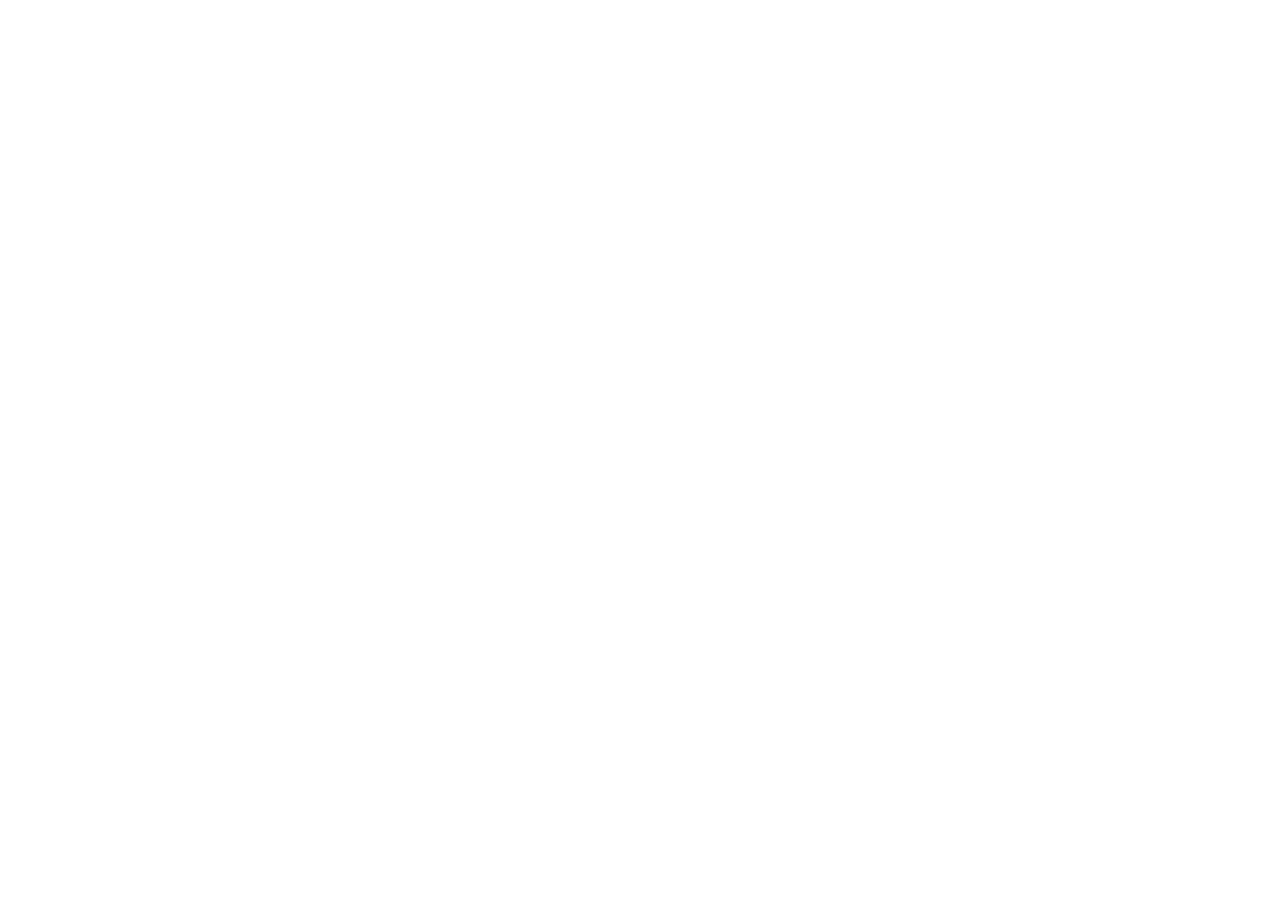
==== Sign-up.html @ e8eec3db "Initial Commit" ====
<!DOCTYPE html>
<html lang="en">
<head>
    <meta charset="UTF-8">
    <meta name="viewport" content="width=device-width, initial-scale=1.0">
    <title>Document</title>
</head>
<body>
    
</body>
</html>
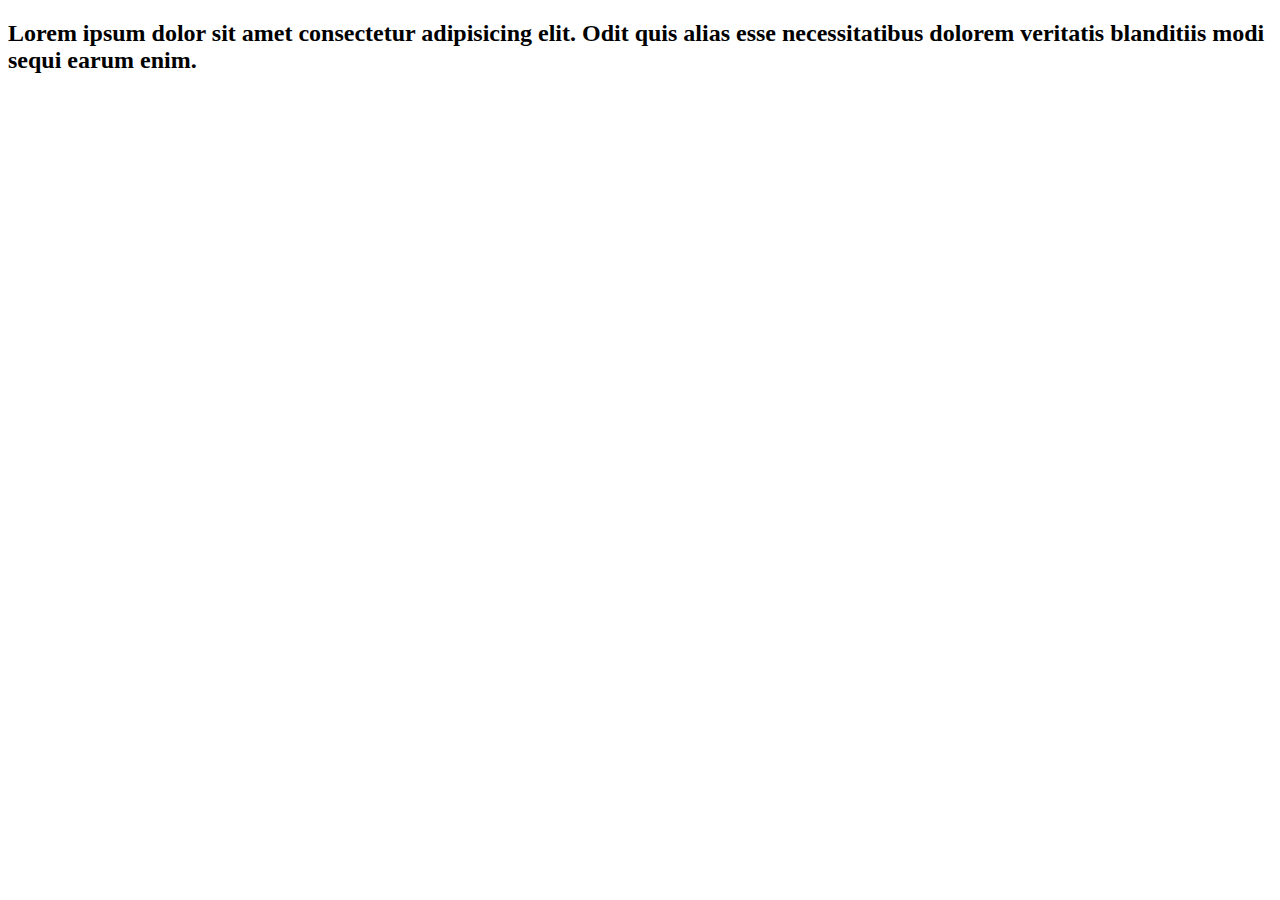
==== commit 2774a4bc: "added Header" ====
--- a/Sign-up.html
+++ b/Sign-up.html
@@ -6,6 +6,11 @@
     <title>Document</title>
 </head>
 <body>
-    
+    <div class="left"></div>
+    <div class="right">
+        <header>
+            <h2>Lorem ipsum dolor sit amet consectetur adipisicing elit. Odit quis alias esse necessitatibus dolorem veritatis blanditiis modi sequi earum enim.</h2>
+        </header>
+    </div>
 </body>
 </html>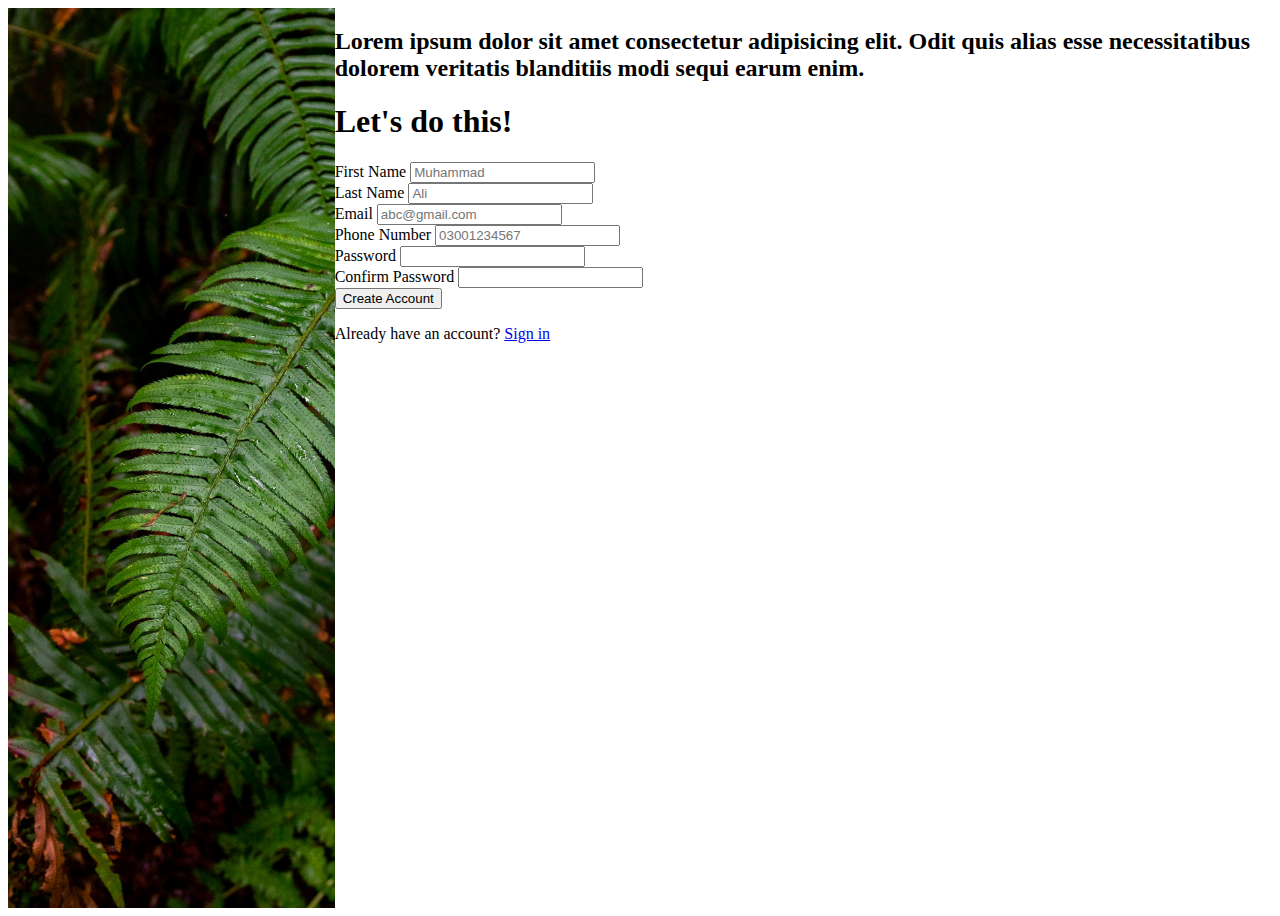
==== commit e1193c5a: "added some images and fonts" ====
--- a/Sign-up.html
+++ b/Sign-up.html
@@ -4,13 +4,55 @@
     <meta charset="UTF-8">
     <meta name="viewport" content="width=device-width, initial-scale=1.0">
     <title>Document</title>
+    <link rel="stylesheet" href="Sign-up.css" type="text/css">
 </head>
 <body>
-    <div class="left"></div>
+    <div class="left">
+        <div class="odin">
+            
+        </div>
+    </div>
     <div class="right">
         <header>
             <h2>Lorem ipsum dolor sit amet consectetur adipisicing elit. Odit quis alias esse necessitatibus dolorem veritatis blanditiis modi sequi earum enim.</h2>
         </header>
+        <main>
+            <h1>Let's do this!</h1>
+            <section>
+                <div>
+                    <label for="First-name">First Name</label>
+                    <input type="text" required id="First-name" placeholder="Muhammad">
+                </div>
+                <div>
+                    <label for="Last-name">Last Name</label>
+                    <input type="text" required id="Last-name" placeholder="Ali">
+                </div>
+            </section>
+            <section>
+                <div>
+                    <label for="email">Email</label>
+                    <input type="email" required id="email" placeholder="abc@gmail.com">
+                </div>
+                <div>
+                    <label for="phone-Number">Phone Number</label>
+                    <input type="number" required id="phone-Number" placeholder="03001234567">
+                </div>
+            </section>
+            <section>
+                <div>
+                    <label for="password">Password</label>
+                    <input type="password" required id="password">
+                </div>
+                <div>
+                    <label for="confirm-password">Confirm Password</label>
+                    <input type="password" required id="confirm-password">
+                </div>
+            </section>
+        </main>
+        <footer>
+            <button>Create Account</button>
+            <p>Already have an account? <a href="#">Sign in</a></p>
+        </footer>
     </div>
 </body>
 </html>--- a/Sign-up.css
+++ b/Sign-up.css
@@ -0,0 +1,25 @@
+body{
+    display: flex;
+}
+.left{
+    margin: 0px;
+    padding: 0px;
+    background-color: #f1f1f1;
+    width: 40%;
+    height: 100vh;
+    display: flex;
+    justify-content: center;
+    align-items: center;
+    background-image: url("Images/halie-west-25xggax4bSA-unsplash.jpg");
+    background-size: cover;
+}
+body.right{
+    margin: 0px;
+    padding: 0px;
+    background-color: #f1f1f1;
+    width: 70%;
+    height: 100vh;
+    display: flex;
+    justify-content: center;
+    align-items: center;
+}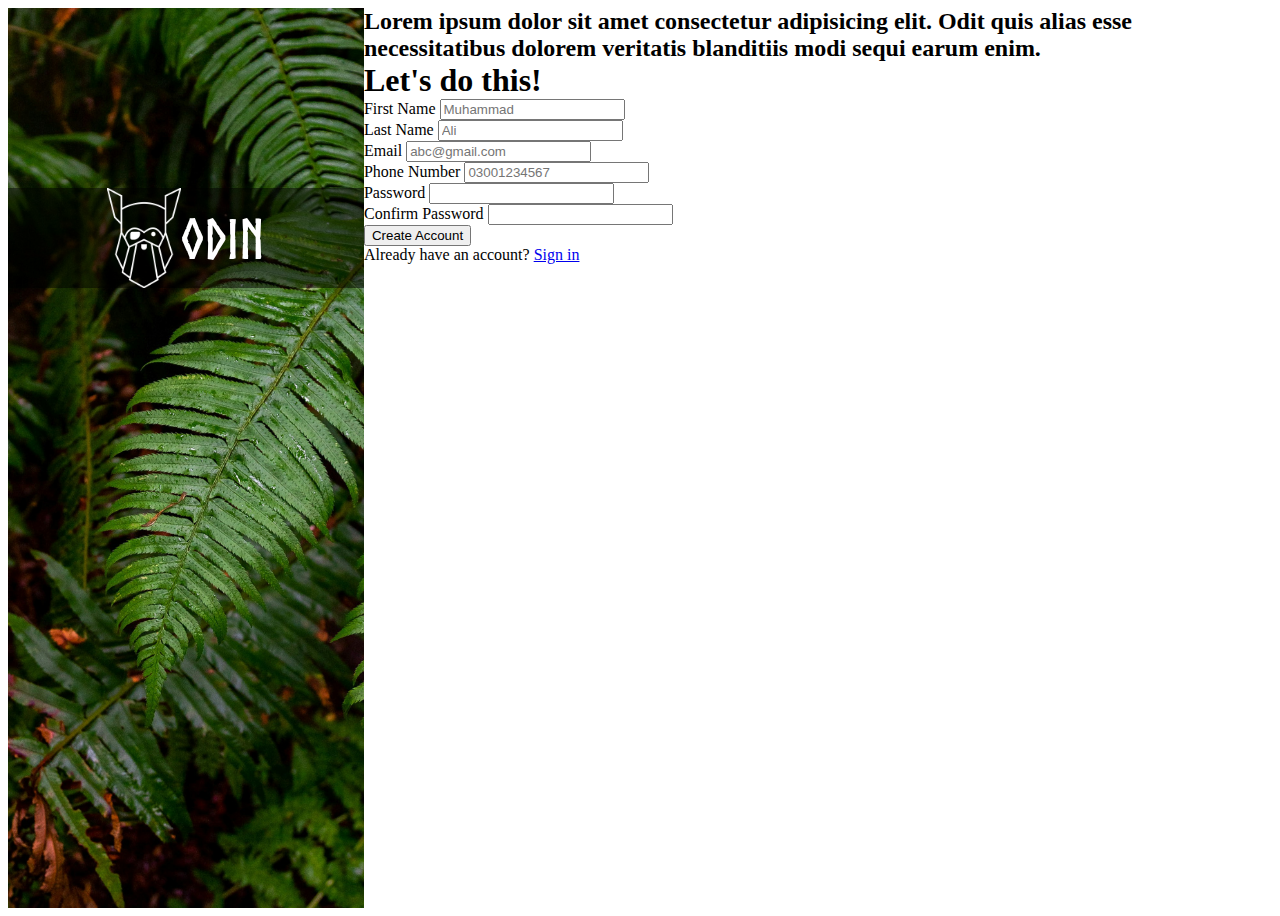
==== commit eb6435b3: "left side is set up" ====
--- a/Sign-up.html
+++ b/Sign-up.html
@@ -8,9 +8,10 @@
 </head>
 <body>
     <div class="left">
-        <div class="odin">
-            
-        </div>
+        <h1 class="odin">
+            <img src="Images/odin-lined.png" height="100px" alt="Odin">
+            <p>ODIN</p>
+        </h1>
     </div>
     <div class="right">
         <header>
--- a/Sign-up.css
+++ b/Sign-up.css
@@ -1,18 +1,46 @@
 body{
     display: flex;
+}
+p, h1, h2, h3, h4, h5, h6{
+    margin: 0px;
+    padding: 0px;
+}
+@font-face {
+    font-family: "Norse Bold";
+    src: url("Font/Norse-Bold.otf");
 }
 .left{
     margin: 0px;
     padding: 0px;
     background-color: #f1f1f1;
-    width: 40%;
+    width: 45%;
     height: 100vh;
     display: flex;
     justify-content: center;
     align-items: center;
     background-image: url("Images/halie-west-25xggax4bSA-unsplash.jpg");
     background-size: cover;
+    position: relative;
 }
+.odin p{
+    font-family: 'Norse Bold';
+    font-size: 55px;
+    display: flex;
+    justify-content: center;
+    align-items: center;
+}
+.left h1.odin{
+    text-align: center;
+    position: absolute;
+    width: 100%;
+    top: 20%;
+    color: white;
+    font-size: 50px;
+    background-color: rgba(0, 0, 0, 0.5);
+    display: flex;
+    justify-content: center;
+}
+
 body.right{
     margin: 0px;
     padding: 0px;
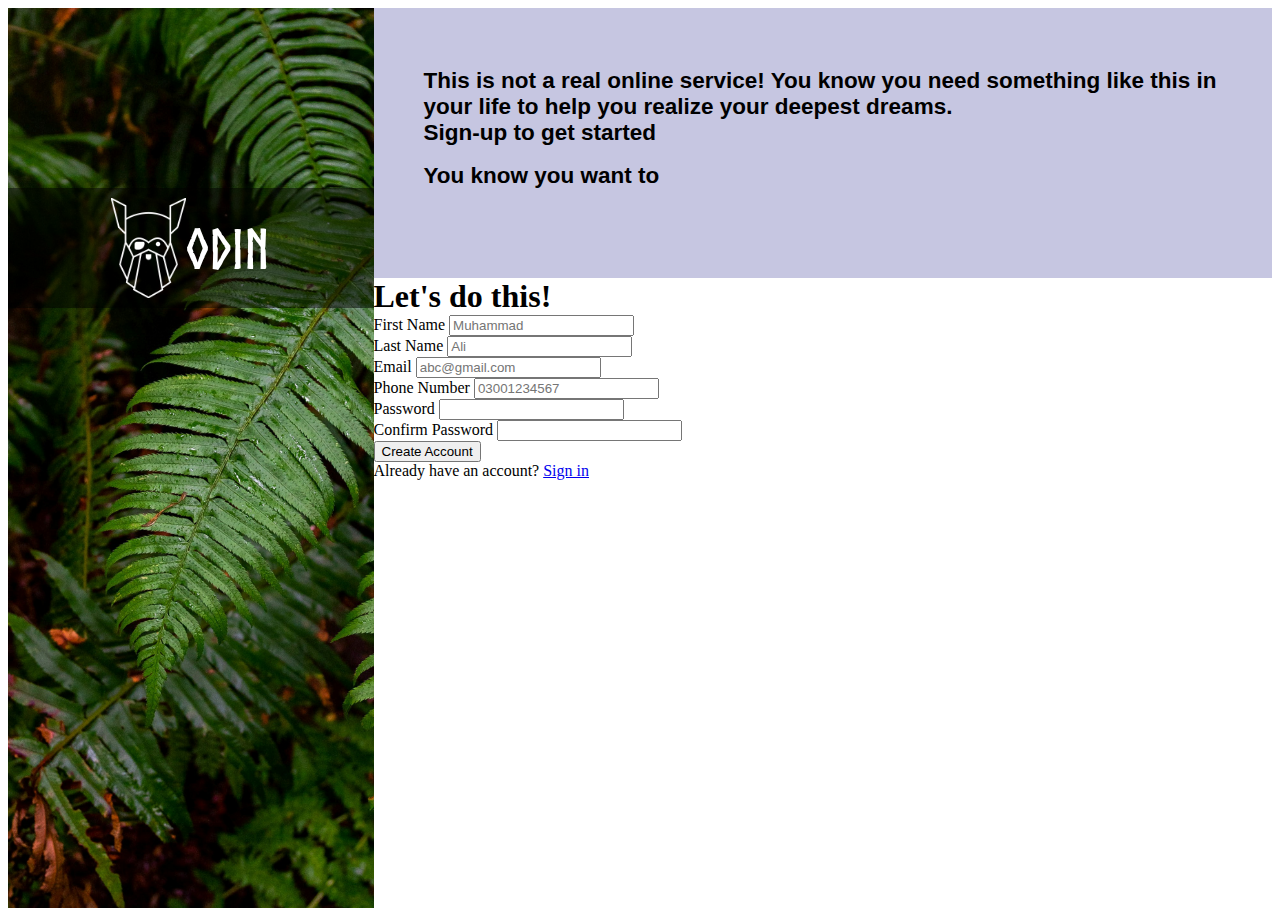
==== commit 5cb766f8: "Nothing much" ====
--- a/Sign-up.html
+++ b/Sign-up.html
@@ -15,7 +15,11 @@
     </div>
     <div class="right">
         <header>
-            <h2>Lorem ipsum dolor sit amet consectetur adipisicing elit. Odit quis alias esse necessitatibus dolorem veritatis blanditiis modi sequi earum enim.</h2>
+            <h2>This is not a real online service! You know you need something like this in your life to help you realize your deepest dreams. <br> Sign-up to get started</h2>
+            <br>
+            <h2>
+                You know you want to
+            </h2>
         </header>
         <main>
             <h1>Let's do this!</h1>
--- a/Sign-up.css
+++ b/Sign-up.css
@@ -30,6 +30,8 @@
     align-items: center;
 }
 .left h1.odin{
+    padding: 10px 0px;
+    box-sizing: border-box;
     text-align: center;
     position: absolute;
     width: 100%;
@@ -48,6 +50,16 @@
     width: 70%;
     height: 100vh;
     display: flex;
+    flex-direction: column;
     justify-content: center;
     align-items: center;
+}
+.right header{
+    padding: 60px 20px 10px 50px;
+    box-sizing: border-box;
+    height: 30vh;
+    width: 100%;
+    font-size: 15px;
+    font-family: 'Gill Sans', 'Gill Sans MT', Calibri, 'Trebuchet MS', sans-serif;
+    background-color: rgba(168, 168, 209, 0.658);
 }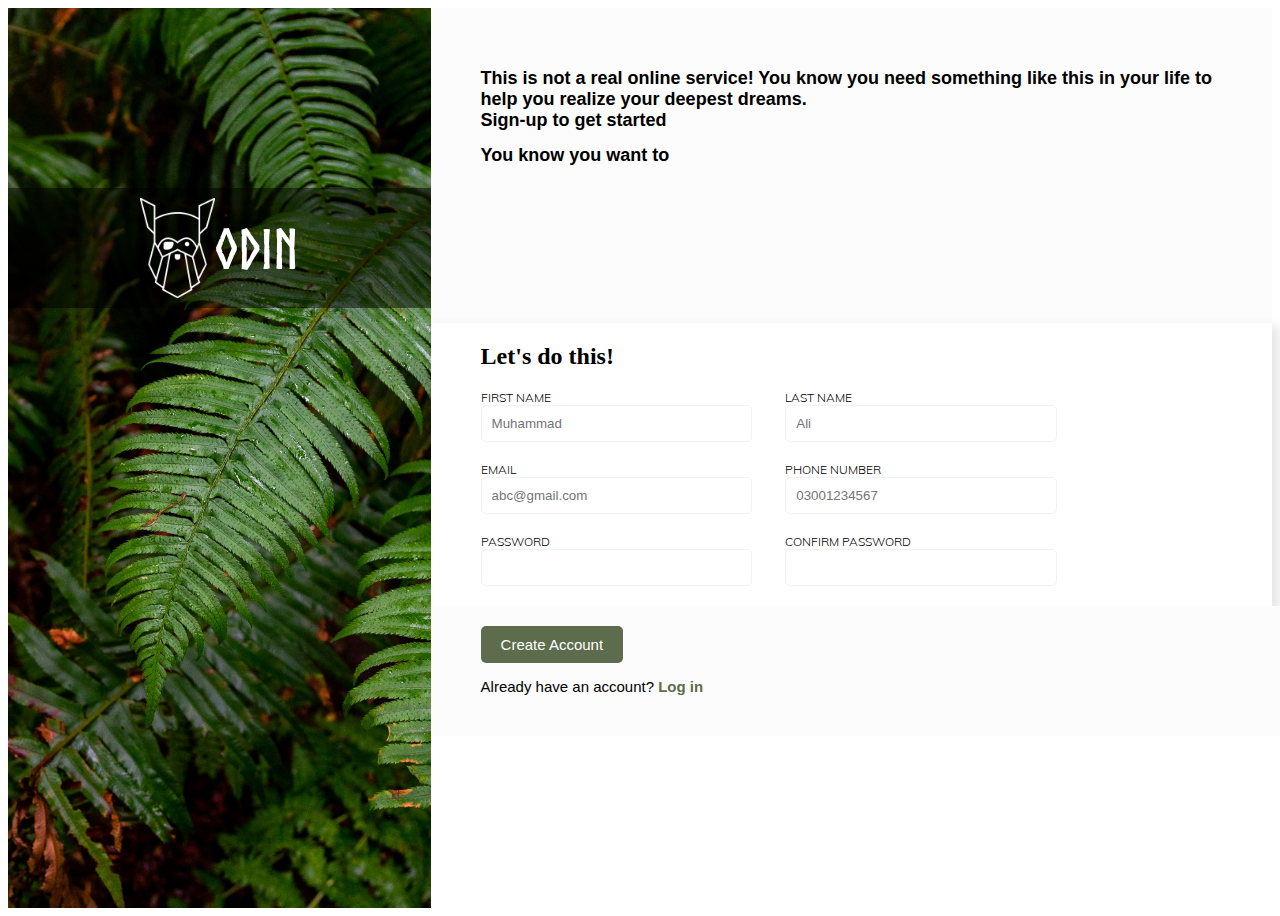
==== commit 16ebd6a2: "I have done this is longer than i thought" ====
--- a/Sign-up.html
+++ b/Sign-up.html
@@ -5,6 +5,7 @@
     <meta name="viewport" content="width=device-width, initial-scale=1.0">
     <title>Document</title>
     <link rel="stylesheet" href="Sign-up.css" type="text/css">
+    <link rel="icon" href="Images/odin-lined.png" type="image/png">
 </head>
 <body>
     <div class="left">
@@ -22,7 +23,7 @@
             </h2>
         </header>
         <main>
-            <h1>Let's do this!</h1>
+            <h2>Let's do this!</h2>
             <section>
                 <div>
                     <label for="First-name">First Name</label>
@@ -56,7 +57,7 @@
         </main>
         <footer>
             <button>Create Account</button>
-            <p>Already have an account? <a href="#">Sign in</a></p>
+            <p>Already have an account? <a href="#">Log in</a></p>
         </footer>
     </div>
 </body>
--- a/Sign-up.css
+++ b/Sign-up.css
@@ -8,6 +8,10 @@
 @font-face {
     font-family: "Norse Bold";
     src: url("Font/Norse-Bold.otf");
+}
+@font-face {
+    font-family: Muli-Light;
+    src: url("Font/Muli-Light.ttf");
 }
 .left{
     margin: 0px;
@@ -54,12 +58,84 @@
     justify-content: center;
     align-items: center;
 }
+.right header, .right main{
+    margin: 0px;
+    box-sizing: border-box;
+
+}
+:root{
+    --left-padding: 50px;
+    --footter-header-color: #fcfcfc;
+
+}
 .right header{
-    padding: 60px 20px 10px 50px;
+    
+    padding: 60px 20px 10px var(--left-padding);
+    height: 35vh;
+    width: 100%;
+    font-size: 12px;
+    font-family: 'Gill Sans', 'Gill Sans MT', Calibri, 'Trebuchet MS', sans-serif;
+    background-color: var(--footter-header-color);
+}
+.right main{
+    background-color: white;
+    box-shadow: 5px 5px 10px 2px rgba(0, 0, 0, 0.1);
+    padding: 20px 0px 20px var(--left-padding);
+}
+.right>main>section{
+    display: flex;
+    width: 70%;
+    justify-content: space-between;
+    padding: 20px 10px 0px 0px;
+}
+.right>main>section>div{
+    width: 45%;
     box-sizing: border-box;
-    height: 30vh;
+}
+.right>main>section>div>label{
+    display: block;
+    text-transform: uppercase;
+    font-weight: bold;
+    font: 12px Muli-Light;
+}
+.right>main>section>div>input{
     width: 100%;
+    padding: 10px;
+    border: 1px solid #f1f1f1;
+    border-radius: 5px;
+}
+.right>footer{
+    background-color: var(--footter-header-color);
+    width: 100%;
+    height: 10vh;
+    padding: 20px var(--left-padding);
+}
+.right>footer>button{
+    padding: 10px 20px;
+    border: none;
+    border-radius: 5px;
+    background-color: #5c6c4c;
     font-size: 15px;
+    color: white;
+    cursor: pointer;
+    transition: 0.5s;
+}   
+.right>footer>button:hover{
+    background-color: #4c5c4c;
+    color: azure;
+}
+.right>footer>p{
+    font-size: 15px;
+    padding: 15px 0px;
     font-family: 'Gill Sans', 'Gill Sans MT', Calibri, 'Trebuchet MS', sans-serif;
-    background-color: rgba(168, 168, 209, 0.658);
+}
+.right>footer>p>a{
+    text-decoration: none;
+    color: #5c6c4c;
+    font-weight: bold;
+    transition: 0.5s;
+}
+.right>footer>p>a:hover{
+    text-decoration: underline;
+    color: #4c5c4c;
 }